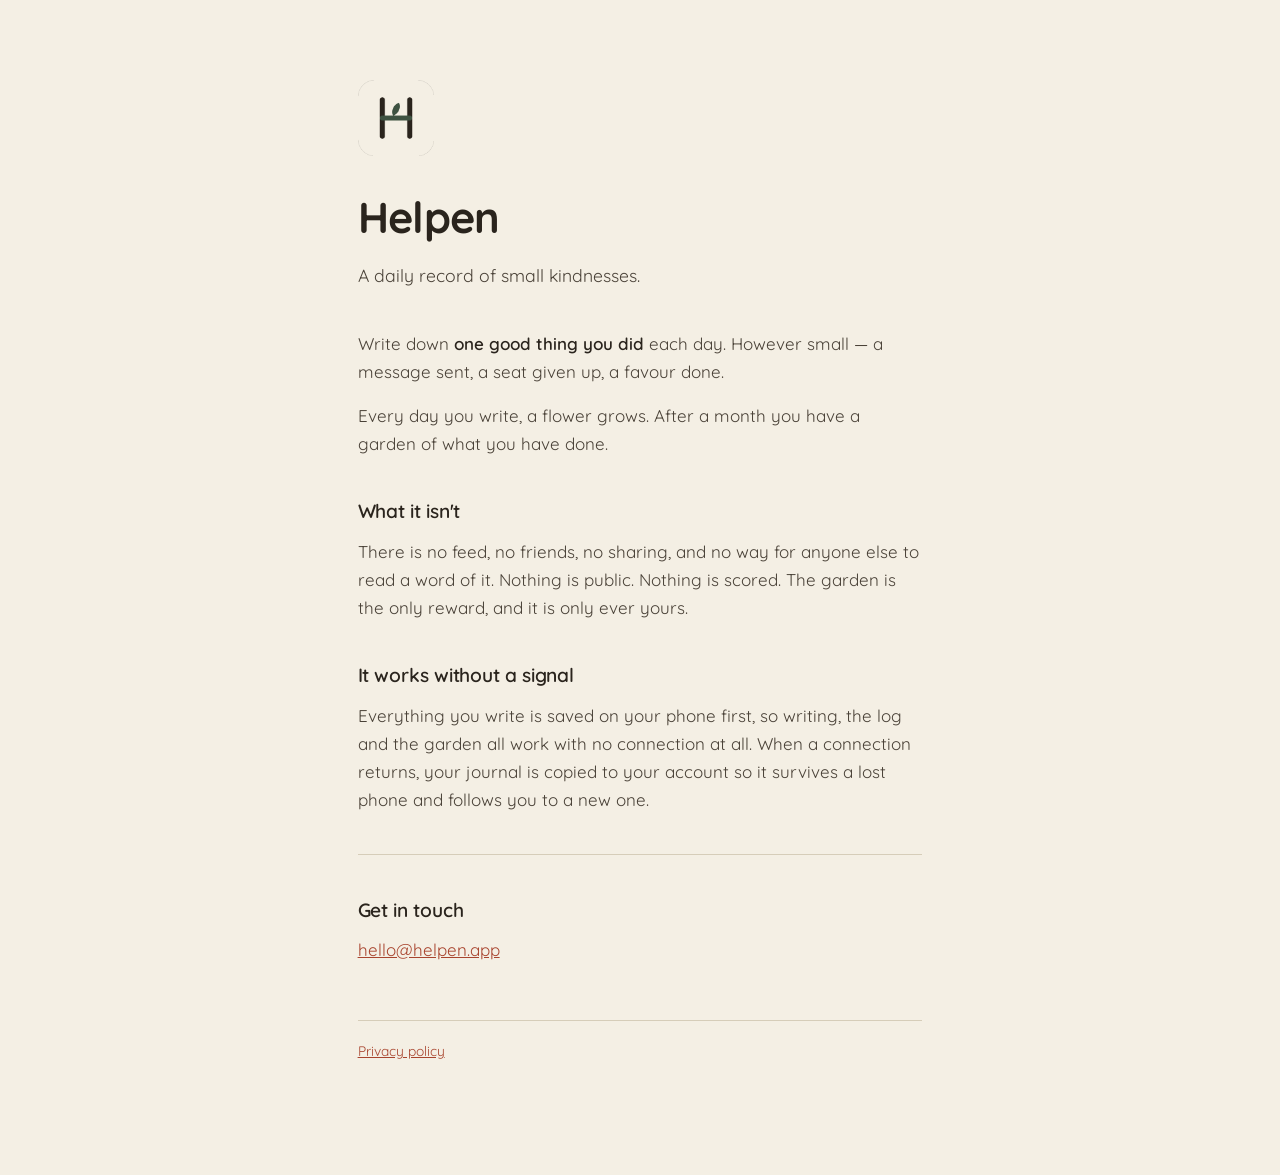
==== index.html @ 5cc7f186 "A page to land on, and the privacy policy the stores require Both set in the app's own palette and t" ====
<!doctype html>
<html lang="en">
<head>
<meta charset="utf-8">
<meta name="viewport" content="width=device-width,initial-scale=1">
<title>Helpen</title>
<meta name="description" content="A daily record of small kindnesses. One good thing you did, written down each day — and a garden that grows from it.">
<link rel="icon" href="logo.png">
<link rel="preconnect" href="https://fonts.googleapis.com">
<link rel="preconnect" href="https://fonts.gstatic.com" crossorigin>
<link rel="stylesheet" href="https://fonts.googleapis.com/css2?family=Quicksand:wght@400;500;600;700&display=swap">
<link rel="stylesheet" href="style.css">
</head>
<body>
<div class="wrap">
  <img class="mark" src="logo.png" alt="Helpen">
  <h1>Helpen</h1>
  <p class="tag">A daily record of small kindnesses.</p>

  <p>Write down <strong>one good thing you did</strong> each day. However small — a
  message sent, a seat given up, a favour done.</p>

  <p>Every day you write, a flower grows. After a month you have a garden of
  what you have done.</p>

  <h2>What it isn't</h2>
  <p>There is no feed, no friends, no sharing, and no way for anyone else to
  read a word of it. Nothing is public. Nothing is scored. The garden is the
  only reward, and it is only ever yours.</p>

  <h2>It works without a signal</h2>
  <p>Everything you write is saved on your phone first, so writing, the log and
  the garden all work with no connection at all. When a connection returns, your
  journal is copied to your account so it survives a lost phone and follows you
  to a new one.</p>

  <hr>

  <h2>Get in touch</h2>
  <p><a href="mailto:hello@helpen.app">hello@helpen.app</a></p>

  <p class="foot"><a href="privacy.html">Privacy policy</a></p>
</div>
</body>
</html>
---- style.css ----
/* Helpen's own palette, from src/lib/theme.ts */
:root{
  --page:#F4EFE4; --card:#FBF8F1; --ink:#2A241D; --soft:#4A4238;
  --muted:#8A8070; --rule:#D6CDB9; --accent:#A8442E; --stem:#3E5241;
}
*{box-sizing:border-box}
body{
  margin:0; background:var(--page); color:var(--ink);
  font-family:"Quicksand",ui-rounded,"Segoe UI",system-ui,sans-serif;
  font-size:17px; line-height:1.65; -webkit-font-smoothing:antialiased;
}
.wrap{max-width:38rem;margin:0 auto;padding:clamp(2.5rem,7vw,5rem) 1.35rem 6rem}
.mark{display:block;width:76px;height:76px;margin-bottom:1.6rem}
h1{font-size:clamp(2rem,6vw,2.7rem);font-weight:700;letter-spacing:-.015em;margin:0 0 .5rem;text-wrap:balance}
.tag{color:var(--soft);font-size:1.1rem;margin:0 0 2.5rem}
h2{font-size:1.2rem;font-weight:600;margin:2.4rem 0 .6rem;letter-spacing:-.005em}
p,li{color:var(--soft);margin:0 0 1rem}
strong{color:var(--ink);font-weight:600}
a{color:var(--accent)}
em{color:var(--muted);font-style:normal;font-size:.9rem}
hr{border:0;border-top:1px solid var(--rule);margin:2.5rem 0}
.foot{margin-top:3.5rem;padding-top:1.2rem;border-top:1px solid var(--rule);font-size:.86rem;color:var(--muted)}
@media (prefers-color-scheme:dark){
  :root{--page:#191510;--card:#221D16;--ink:#F0E8D9;--soft:#D8CFBE;--muted:#9A9080;--rule:#3B342A;--accent:#E08265;}
}
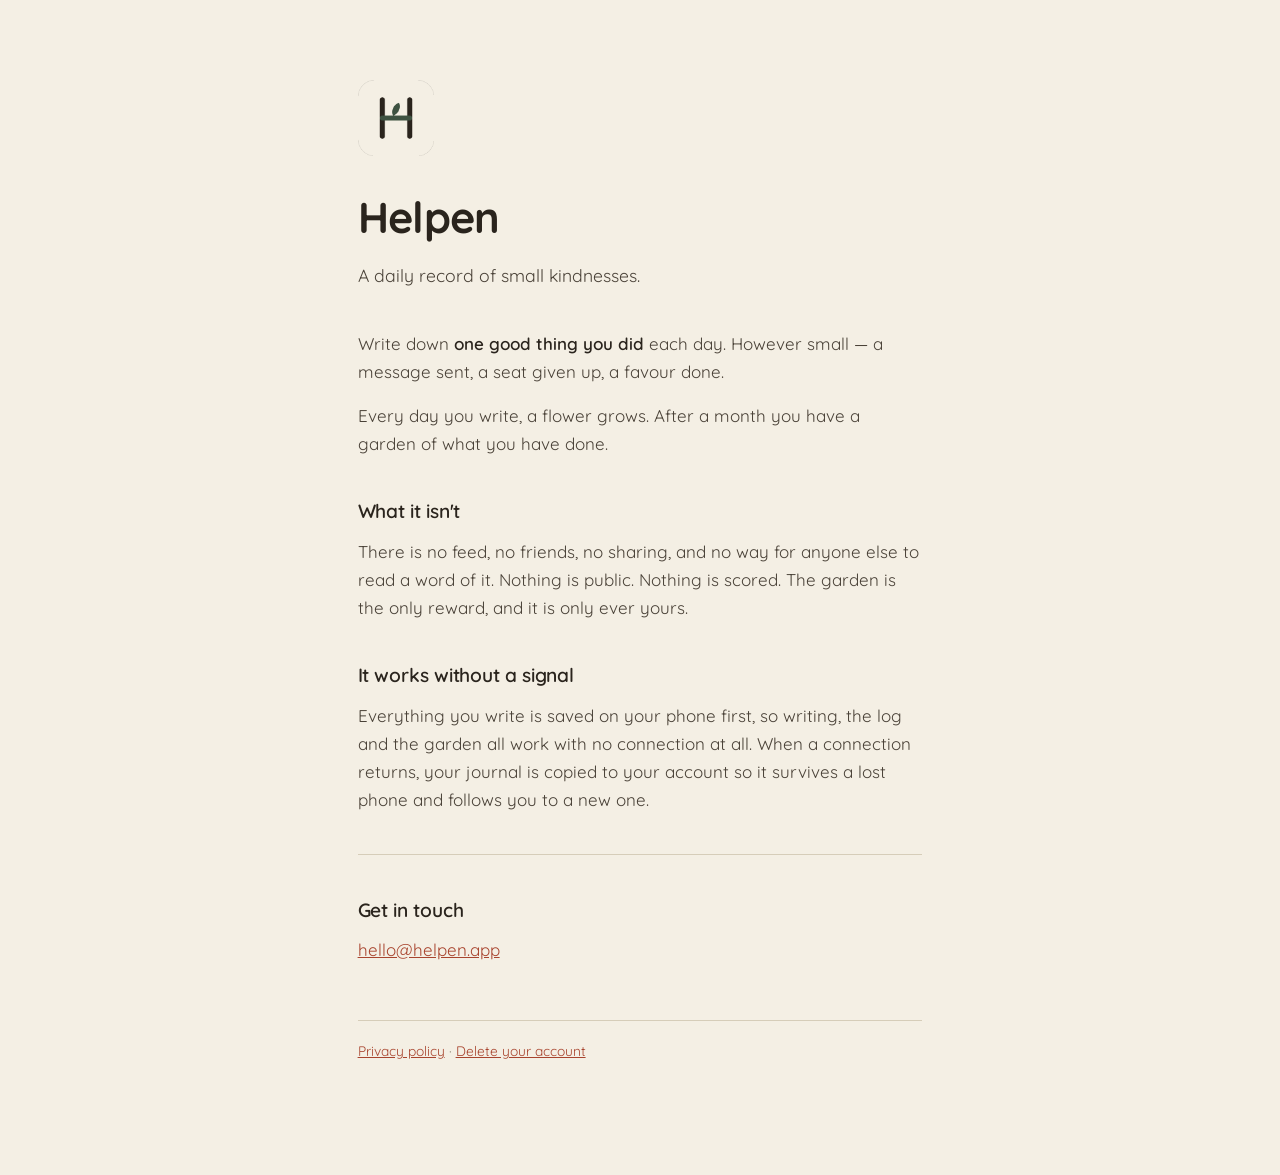
==== commit 5710b319: "Publish the account-deletion page, and bring the privacy policy up to date The live privacy page was" ====
--- a/index.html
+++ b/index.html
@@ -39,7 +39,7 @@
   <h2>Get in touch</h2>
   <p><a href="mailto:hello@helpen.app">hello@helpen.app</a></p>
 
-  <p class="foot"><a href="privacy.html">Privacy policy</a></p>
+  <p class="foot"><a href="privacy.html">Privacy policy</a> &middot; <a href="delete.html">Delete your account</a></p>
 </div>
 </body>
 </html>
